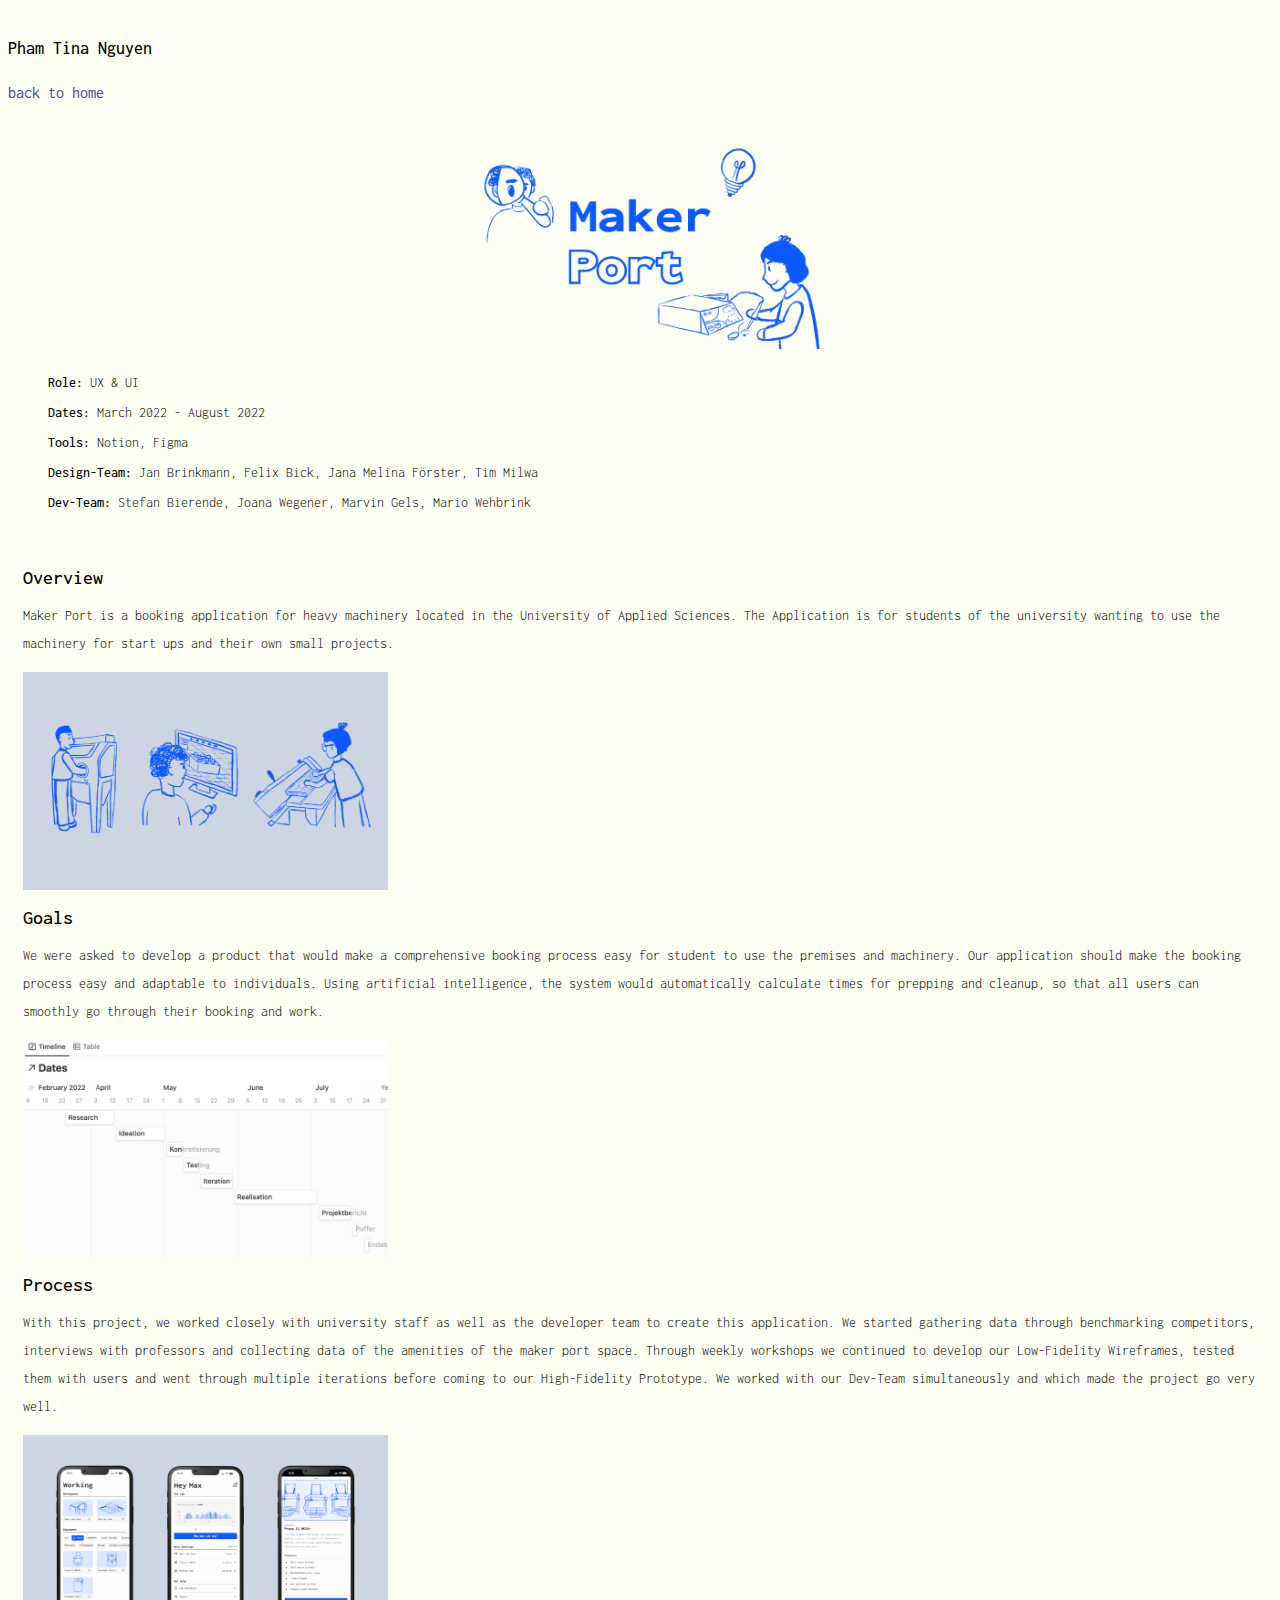
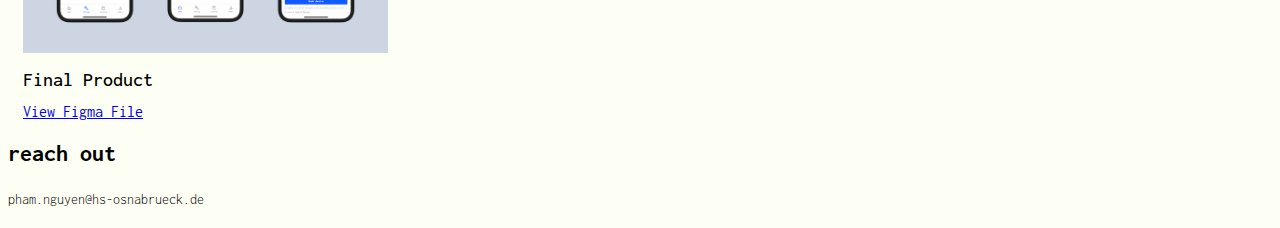
==== makerport.html @ 9c13b08b "Portfolio pages" ====
<!DOCTYPE html>
<html lang="en">
<head>
    <meta charset="UTF-8">
    <meta http-equiv="X-UA-Compatible" content="IE=edge">
    <meta name="viewport" content="width=device-width, initial-scale=1.0">
    <link rel="stylesheet" href="stylework.css">
    <title>Makerport</title>
</head>
<body>
    <div class="topnav">
        <p>Pham Tina Nguyen</p>
    </div>

    <a class="home" href="index.html">back to home</a>

    <div class="topimage">
        <img src="img/makerporthead.png" alt="makerport">

    </div>

    <div class="specs">
        <ul>
            <li><span>Role: </span>UX & UI</li>
            <li><span>Dates: </span>March 2022 - August 2022</li>
            <li><span>Tools: </span>Notion, Figma</li>
            <li><span>Design-Team: </span>Jan Brinkmann, Felix Bick, Jana Melina Förster, Tim Milwa</li>
            <li><span>Dev-Team: </span>Stefan Bierende, Joana Wegener, Marvin Gels, Mario Wehbrink</li>
        </ul>
    </div>

    <div class="description">
        <h1>Overview</h1>
        <p>Maker Port is a booking application for heavy machinery located in the University of Applied Sciences.
            The Application is for students of the university wanting to use the machinery for start ups and their own small projects.</p>

        <img src="img/makerport_illustrations.png" alt="illustrations of people working">

        <h1>Goals</h1>
        <p>We were asked to develop a product that would make a comprehensive booking process easy for student to use the premises and machinery.
            Our application should make the booking process easy and adaptable to individuals. Using artificial intelligence, the system would
            automatically calculate times for prepping and cleanup, so that all users can smoothly go through their booking and work.

        </p>

        <img src="img/makerport_timeline.png" alt="timeline of events">

        <h1>Process</h1>
        <p>With this project, we worked closely with university staff as well as the developer team to create this application. 
            We started gathering data through benchmarking competitors, interviews with professors and collecting data of the amenities of the maker port space. 
            Through weekly workshops we continued to develop our Low-Fidelity Wireframes, tested them with users and went through multiple iterations before coming to our High-Fidelity Prototype. 
            We worked with our Dev-Team simultaneously and which made the project go very well.</p>

        <img src="img/makerportapp.png" alt="screens of final app">

        <h1>Final Product</h1>
        <a href="https://www.figma.com/file/X8usV9qkH4k8uxfzZayl2P/Maker-Port?node-id=882%3A31244">View Figma File</a>

    </div>

    

    <footer>
        <h2>reach out</h2>
        <p>pham.nguyen@hs-osnabrueck.de</p>
    </footer>
</body>
</html>
---- stylework.css ----
@font-face {
    font-family: "inconsolata";
    src: url("fonts/Inconsolata-VariableFont.woff2") format(woff2);
}

:root {
    --color-light: #FDFFF4;
    --color-accents: #3C47A6;
    --color-headfoot: #7C85A4;

    --background: var(--color-light);
    --backgroundhf: var(--color-headfoot);
    --highlights: var(--color-accents);

    --font-monospace:"inconsolata", 
}

body {
    background-color: var(--background);
    font-family:inconsolata;
}


.topnav {
    margin-top: 30px;
}

.topnav p {
    font-size: 18px;
    font-weight: 500;
}

.home{
    text-decoration: none;
    color: var(--highlights);
}
.topimage {
    padding-top: 30px;
    position: relative;
    text-align: center;
    color: white;
}

.topimage img{
    width: 365px;
}

.centeredheadline{
    position: absolute;
    top: 50%;
    left: 50%;
    transform: translate(-50%,-25%);
    font-weight: 700;
    font-size: 30px;
}
.centeredsubheader{
    transform: translateY(-480%);
}

.specs span{
    font-weight: 500;
}

.specs ul li{
    list-style: none;
    font-weight: 300;
    font-size: 14px;
    line-height: 30px;

}

.description{
    margin: 15px;
    padding-top: 20px;
}
.description img {
    width: 365px;
}

h1{
    font-weight: 500;
    font-size: 20px;
}

p{
    font-weight: 300;
    font-size: 14px;
    line-height: 2em;
}

footer{

}
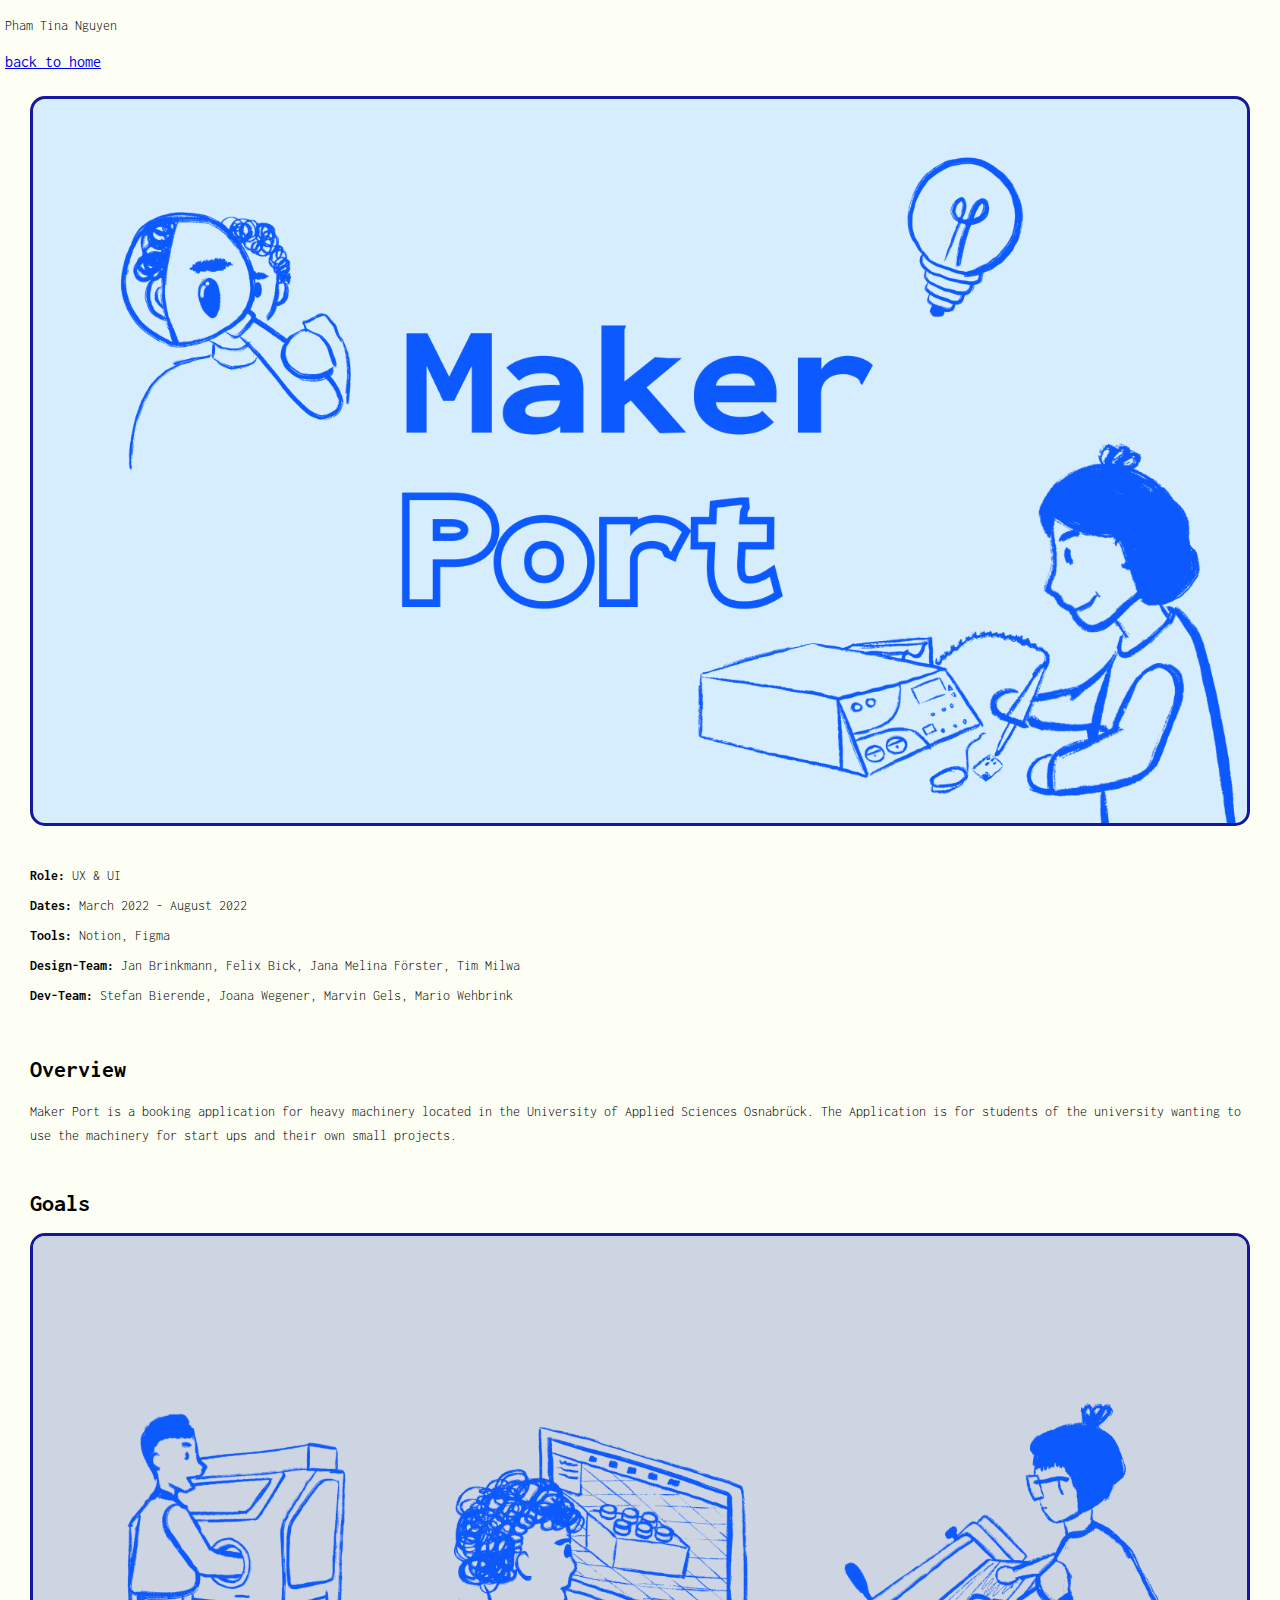
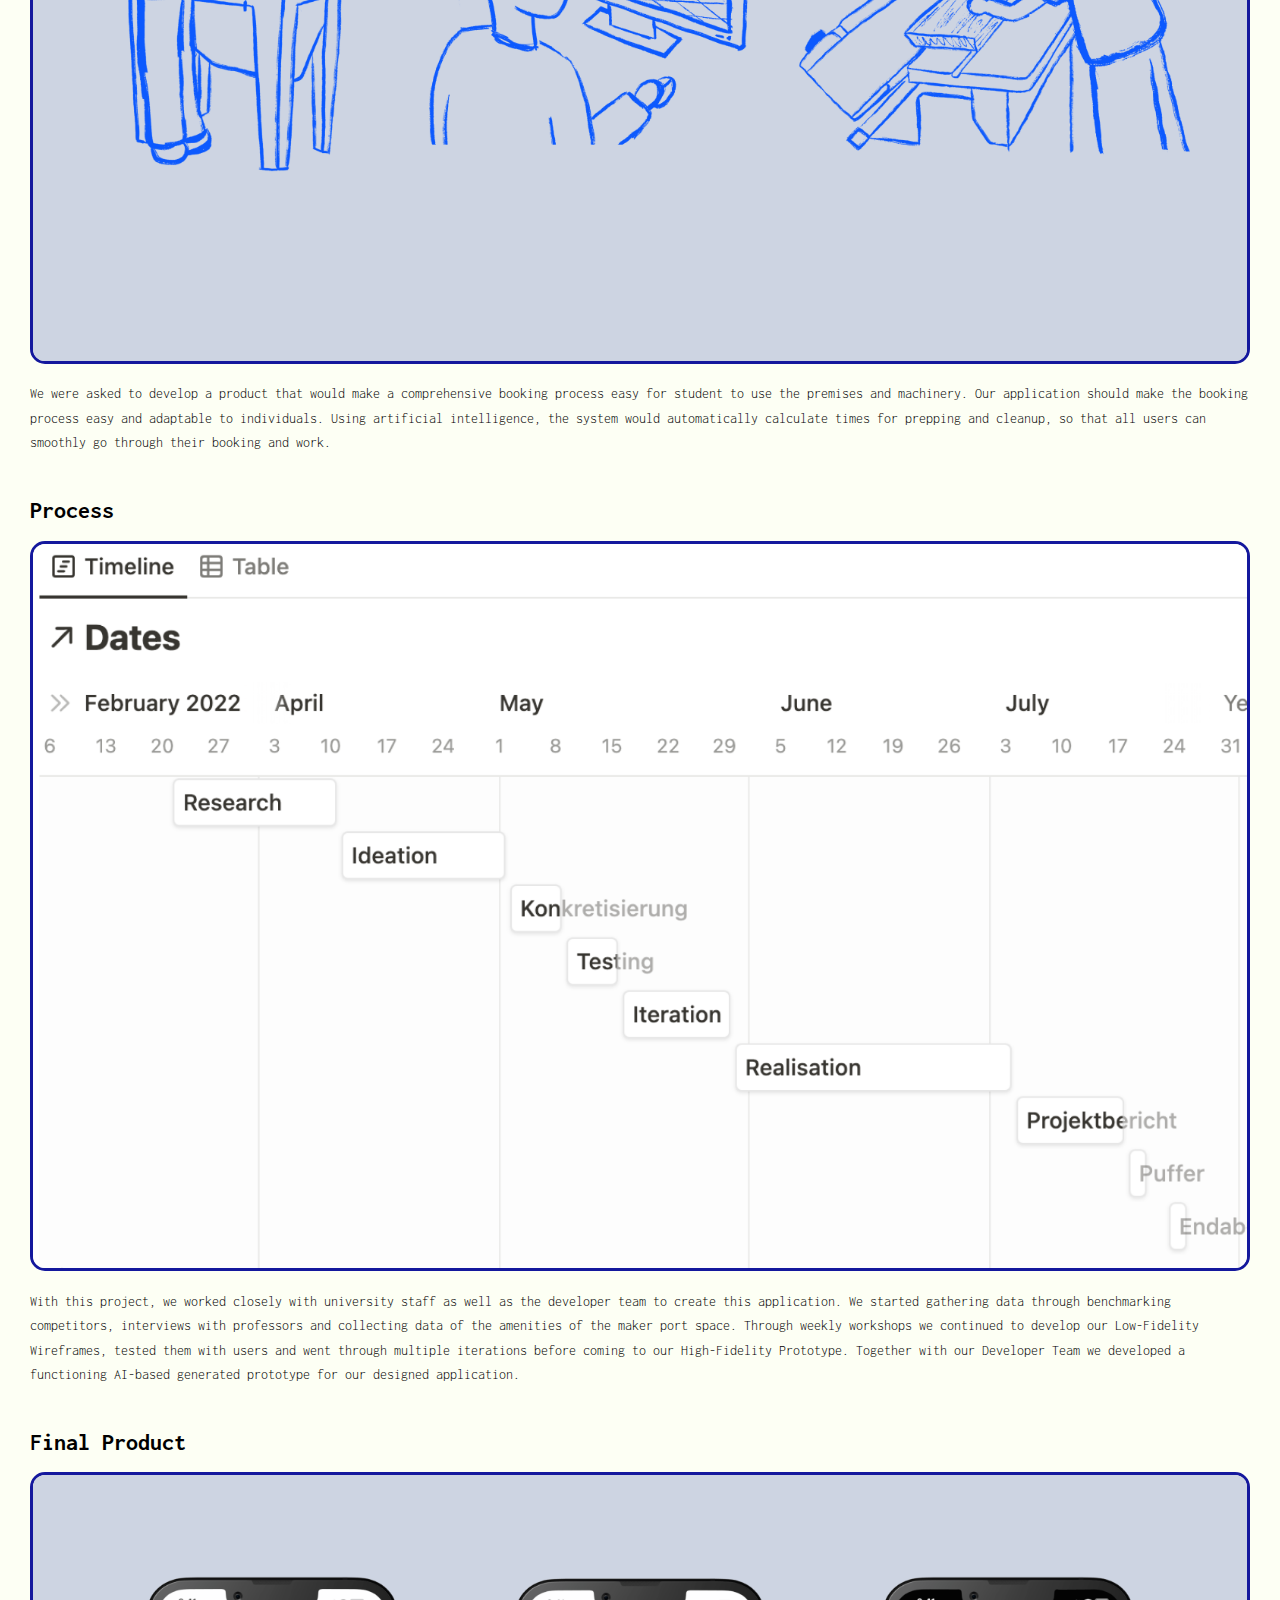
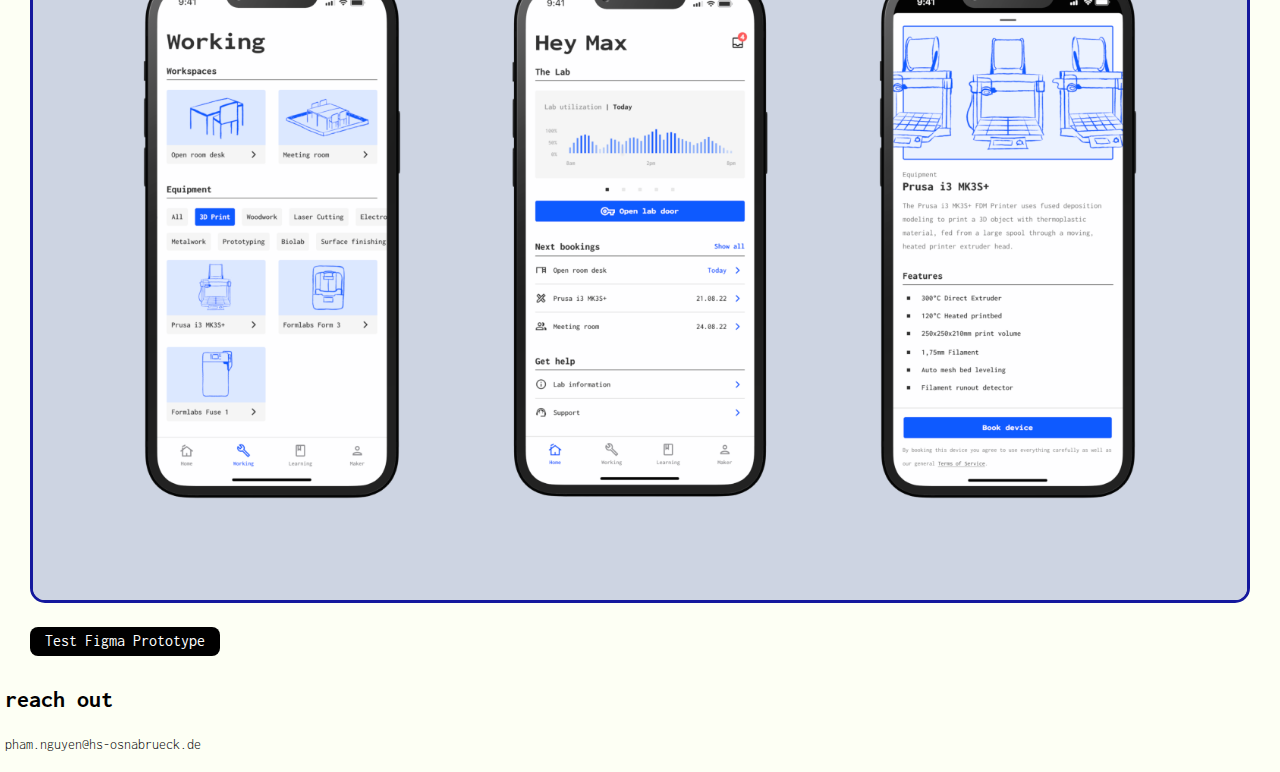
==== commit 37da51fd: "Update Detail" ====
--- a/makerport.html
+++ b/makerport.html
@@ -4,9 +4,12 @@
     <meta charset="UTF-8">
     <meta http-equiv="X-UA-Compatible" content="IE=edge">
     <meta name="viewport" content="width=device-width, initial-scale=1.0">
-    <link rel="stylesheet" href="stylework.css">
+    <link rel="stylesheet" href="normalize.css">
+    <link rel="stylesheet" href="detail.css">
+
     <title>Makerport</title>
 </head>
+
 <body>
     <div class="topnav">
         <p>Pham Tina Nguyen</p>
@@ -14,49 +17,53 @@
 
     <a class="home" href="index.html">back to home</a>
 
-    <div class="topimage">
-        <img src="img/makerporthead.png" alt="makerport">
+    <main>
+        <div class="topimage">
+            <img src="img/makerporthead.png" alt="makerport header">
+        </div>
 
-    </div>
+        <div class="specs">
+            <ul>
+                <li><span>Role: </span>UX & UI</li>
+                <li><span>Dates: </span>March 2022 - August 2022</li>
+                <li><span>Tools: </span>Notion, Figma</li>
+                <li><span>Design-Team: </span>Jan Brinkmann, Felix Bick, Jana Melina Förster, Tim Milwa</li>
+                <li><span>Dev-Team: </span>Stefan Bierende, Joana Wegener, Marvin Gels, Mario Wehbrink</li>
+            </ul>
+        </div>
+    
+        <div class="description">
+            <h1>Overview</h1>
+            <p>Maker Port is a booking application for heavy machinery located in the University of Applied Sciences Osnabrück.
+                The Application is for students of the university wanting to use the machinery for start ups and their own small projects.</p>
+        
+            <h1>Goals</h1>
+            <img src="img/makerport_illustrations.png" alt="illustrations of people working">
+            <p>We were asked to develop a product that would make a comprehensive booking process easy for student to use the premises and machinery.
+                Our application should make the booking process easy and adaptable to individuals. Using artificial intelligence, the system would
+                automatically calculate times for prepping and cleanup, so that all users can smoothly go through their booking and work.
+            </p>
+    
+            <h1>Process</h1>
+            <img src="img/makerport_timeline.png" alt="timeline of events">
+            <p>With this project, we worked closely with university staff as well as the developer team to create this application. 
+                We started gathering data through benchmarking competitors, interviews with professors and collecting data of the 
+                amenities of the maker port space. Through weekly workshops we continued to develop our Low-Fidelity Wireframes, 
+                tested them with users and went through multiple iterations before coming to our High-Fidelity Prototype. 
+                Together with our Developer Team we developed a functioning AI-based generated prototype for our designed application.
+                </p>
+    
+            
+            <h1>Final Product</h1>
+            <img src="img/makerportapp.png" alt="screens of final app">
+    
+            <a href="https://www.figma.com/proto/X8usV9qkH4k8uxfzZayl2P/Maker-Port?page-id=882%3A31244&node-id=882%3A31301&viewport=257%2C310%2C0.03&scaling=scale-down&starting-point-node-id=882%3A31301" class="button">Test Figma Prototype</a>
 
-    <div class="specs">
-        <ul>
-            <li><span>Role: </span>UX & UI</li>
-            <li><span>Dates: </span>March 2022 - August 2022</li>
-            <li><span>Tools: </span>Notion, Figma</li>
-            <li><span>Design-Team: </span>Jan Brinkmann, Felix Bick, Jana Melina Förster, Tim Milwa</li>
-            <li><span>Dev-Team: </span>Stefan Bierende, Joana Wegener, Marvin Gels, Mario Wehbrink</li>
-        </ul>
-    </div>
+        </div>
+    </main>
 
-    <div class="description">
-        <h1>Overview</h1>
-        <p>Maker Port is a booking application for heavy machinery located in the University of Applied Sciences.
-            The Application is for students of the university wanting to use the machinery for start ups and their own small projects.</p>
 
-        <img src="img/makerport_illustrations.png" alt="illustrations of people working">
-
-        <h1>Goals</h1>
-        <p>We were asked to develop a product that would make a comprehensive booking process easy for student to use the premises and machinery.
-            Our application should make the booking process easy and adaptable to individuals. Using artificial intelligence, the system would
-            automatically calculate times for prepping and cleanup, so that all users can smoothly go through their booking and work.
-
-        </p>
-
-        <img src="img/makerport_timeline.png" alt="timeline of events">
-
-        <h1>Process</h1>
-        <p>With this project, we worked closely with university staff as well as the developer team to create this application. 
-            We started gathering data through benchmarking competitors, interviews with professors and collecting data of the amenities of the maker port space. 
-            Through weekly workshops we continued to develop our Low-Fidelity Wireframes, tested them with users and went through multiple iterations before coming to our High-Fidelity Prototype. 
-            We worked with our Dev-Team simultaneously and which made the project go very well.</p>
-
-        <img src="img/makerportapp.png" alt="screens of final app">
-
-        <h1>Final Product</h1>
-        <a href="https://www.figma.com/file/X8usV9qkH4k8uxfzZayl2P/Maker-Port?node-id=882%3A31244">View Figma File</a>
-
-    </div>
+   
 
     
 
--- a/detail.css
+++ b/detail.css
@@ -0,0 +1,107 @@
+@font-face {
+    font-family: "inconsolata";
+    src: url("fonts/Inconsolata-VariableFont.woff2") format(woff2);
+}
+
+:root {
+    --color-light: #FDFFF4;
+    --color-accents: #3C47A6;
+    --color-lightblue: #d5edfd;
+
+    --background: var(--color-light);
+    --highlights: var(--color-accents);
+
+    --font-monospace:"inconsolata", 
+}
+
+*{
+    box-sizing: border-box;
+}
+
+body {
+    background-color: var(--background);
+    font-family:inconsolata;
+    margin: 5px;
+}
+
+.topimage{
+    text-align: center;
+    color: white;
+}
+
+
+
+main{
+    margin: 15px;
+    padding: 10px;
+}
+
+img{
+    width: 100%;
+    border-radius: 15px;
+    border: 3px solid rgb(20, 24, 157);
+    justify-content: center;
+}
+
+.topimage img{
+    background: var(--color-lightblue);
+}
+.specs{
+    margin-top: 30px;
+    margin-bottom: 45px;
+}
+.specs ul li{
+    list-style: none;
+    font-weight: 300;
+    font-size: 14px;
+    line-height: 30px;
+}
+
+ul{
+    padding-left: 0;
+}
+.specs span{
+    font-weight: 700;
+}
+
+
+h1+p {
+    padding-bottom: 25px;
+}
+
+h1+img+p{
+    padding-bottom: 25px;
+}
+
+h1{
+    font-weight: 700;
+    font-size: 24px;
+}
+
+p{
+    font-weight: 300;
+    font-size: 14px;
+    line-height: 1.75em;
+}
+
+a.button{
+    -webkit-appearance: button;
+    -moz-appearance: button;
+    appearance: button;
+    text-decoration: none;
+    color: initial;
+
+    background-color: black;
+    border: none;
+    color: white;
+    border-radius: 8px;
+    padding: 5px 15px;
+    margin-top: 20px;
+}
+
+.video iframe{
+    width: 100%;
+    height: auto;
+    justify-content: center;
+    border-radius: 15px;
+}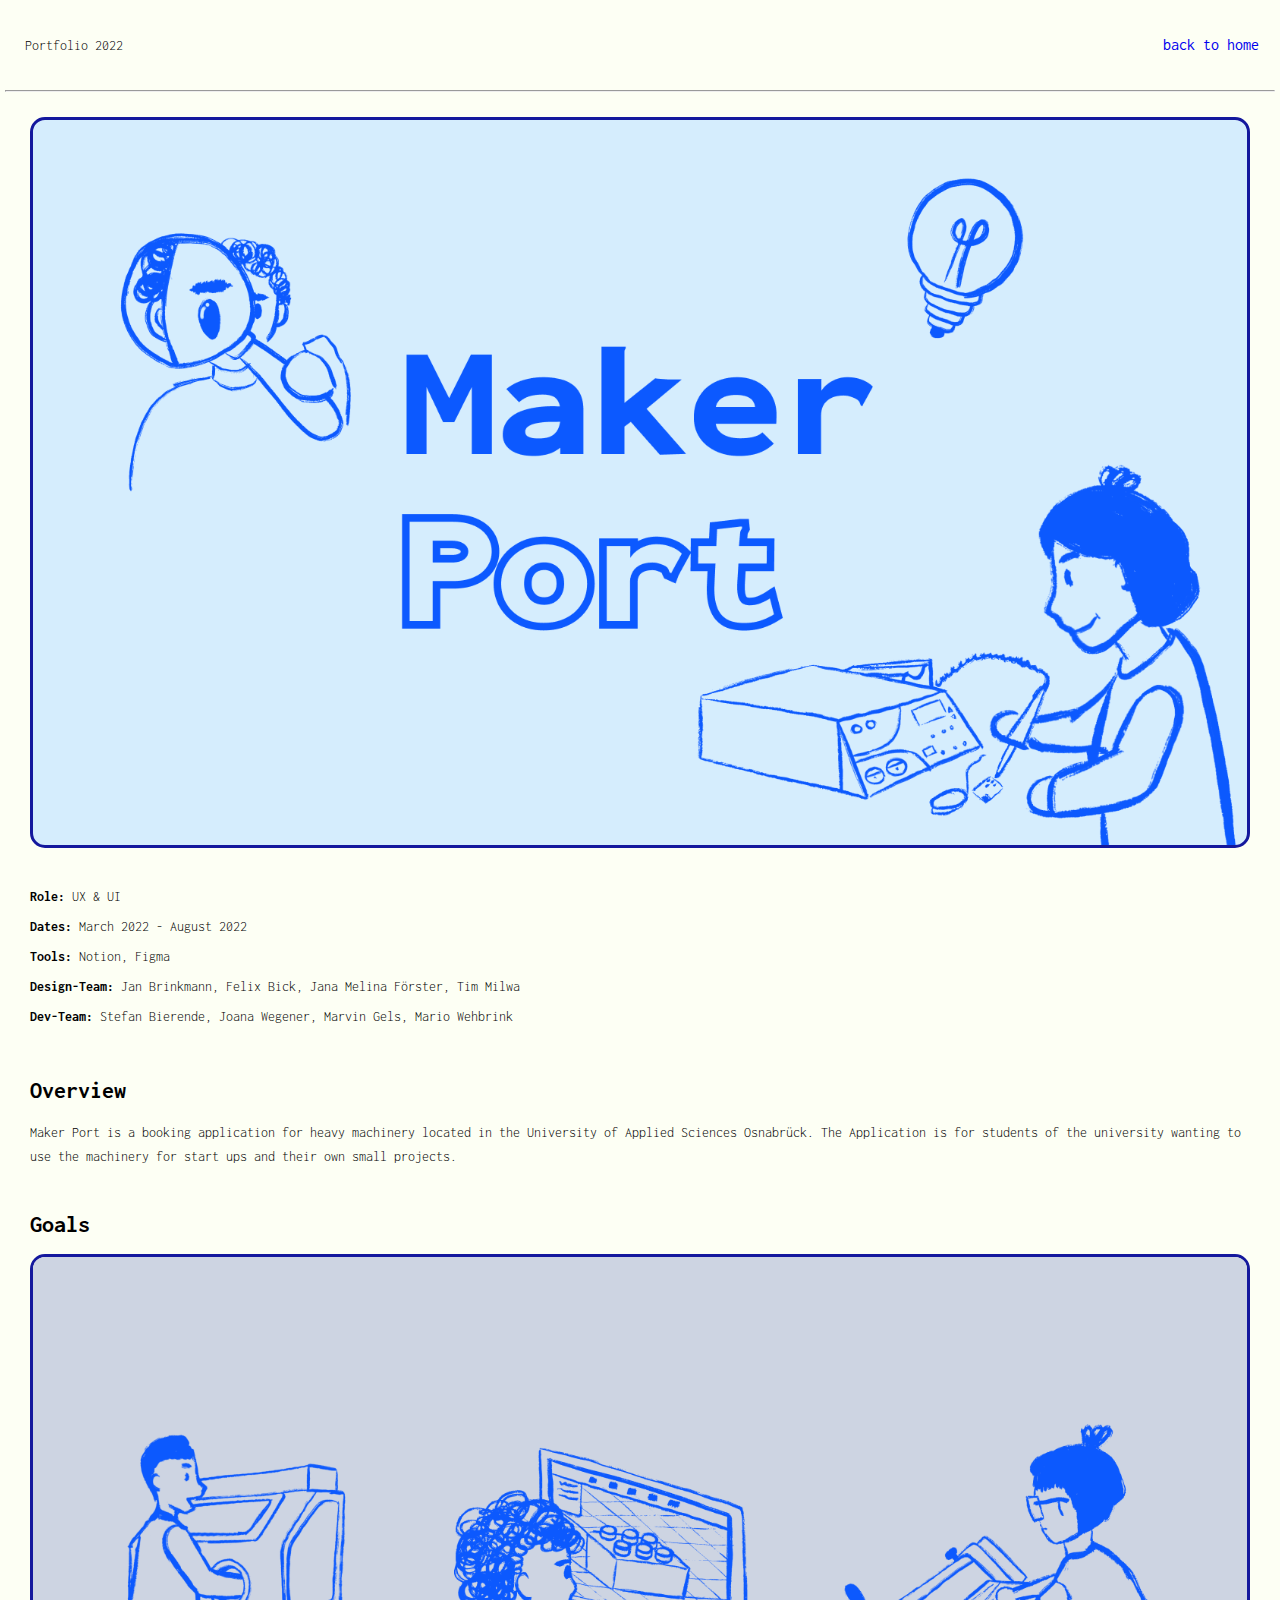
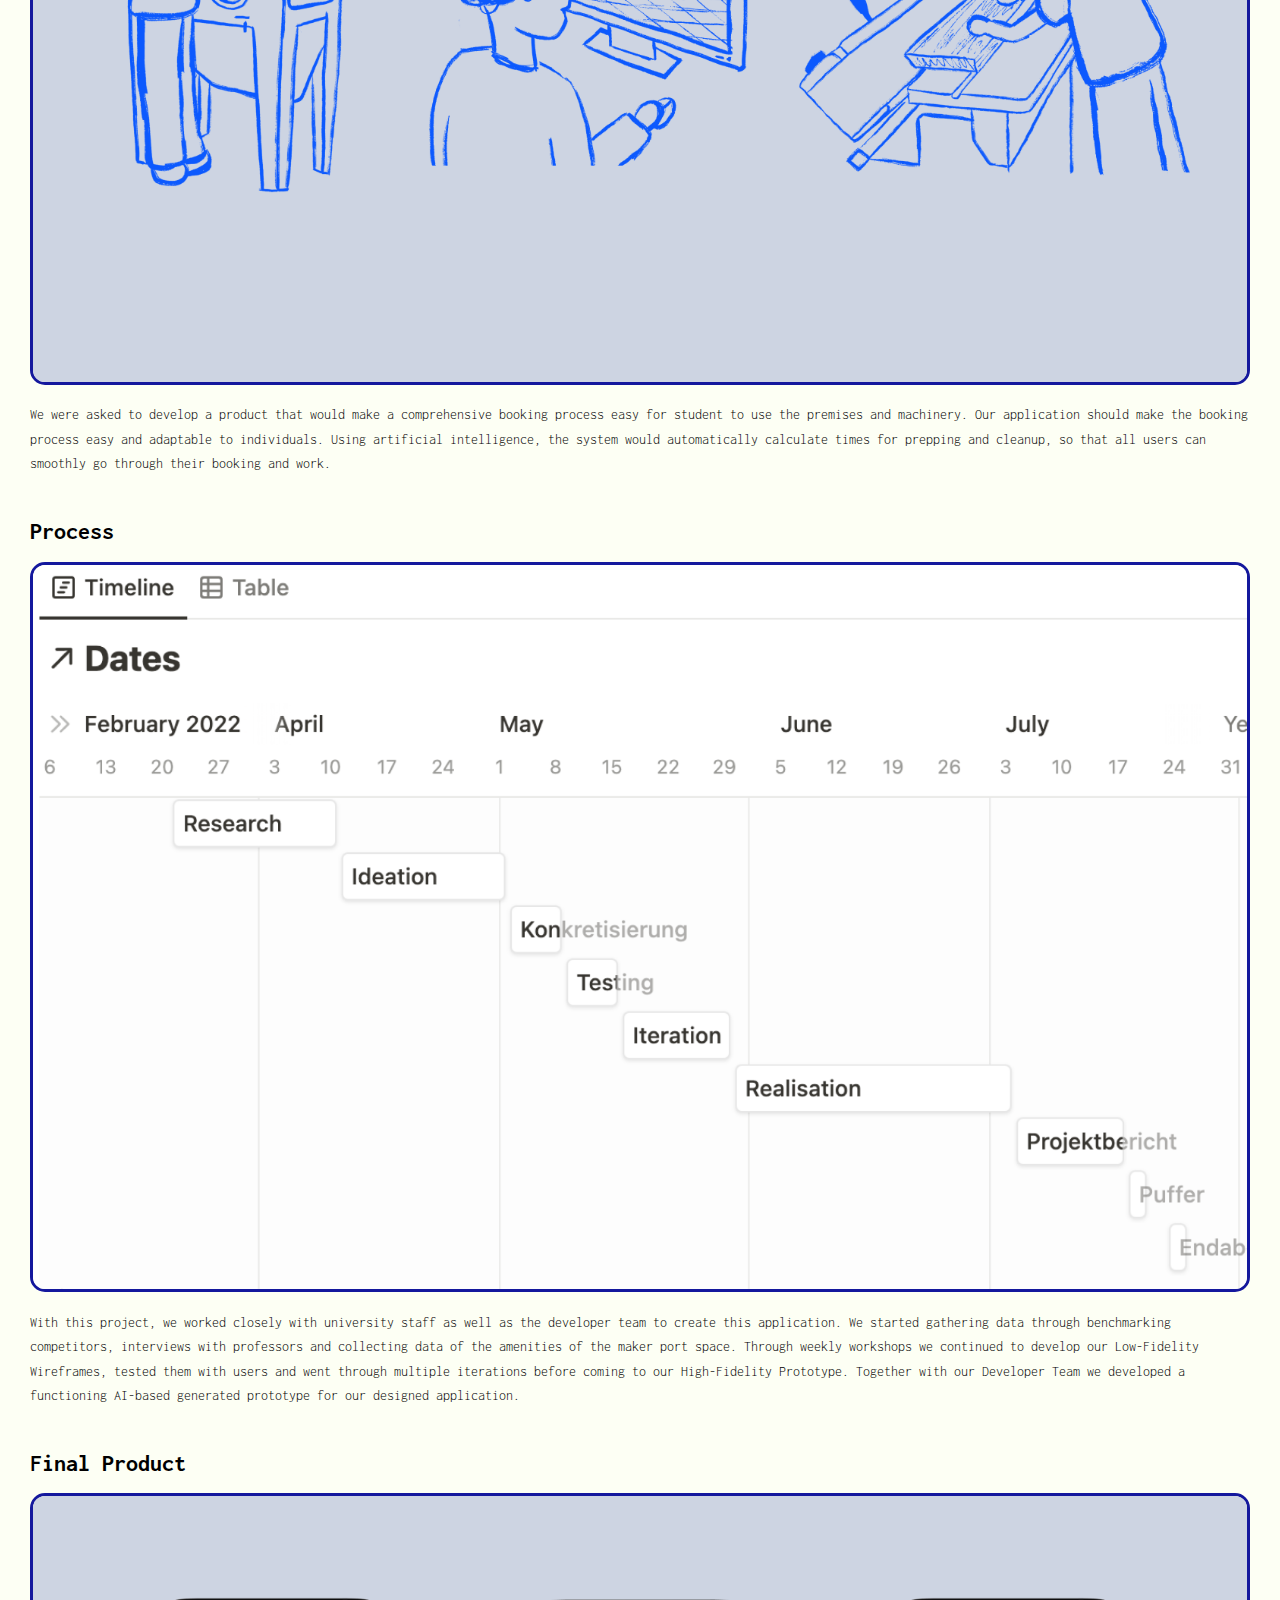
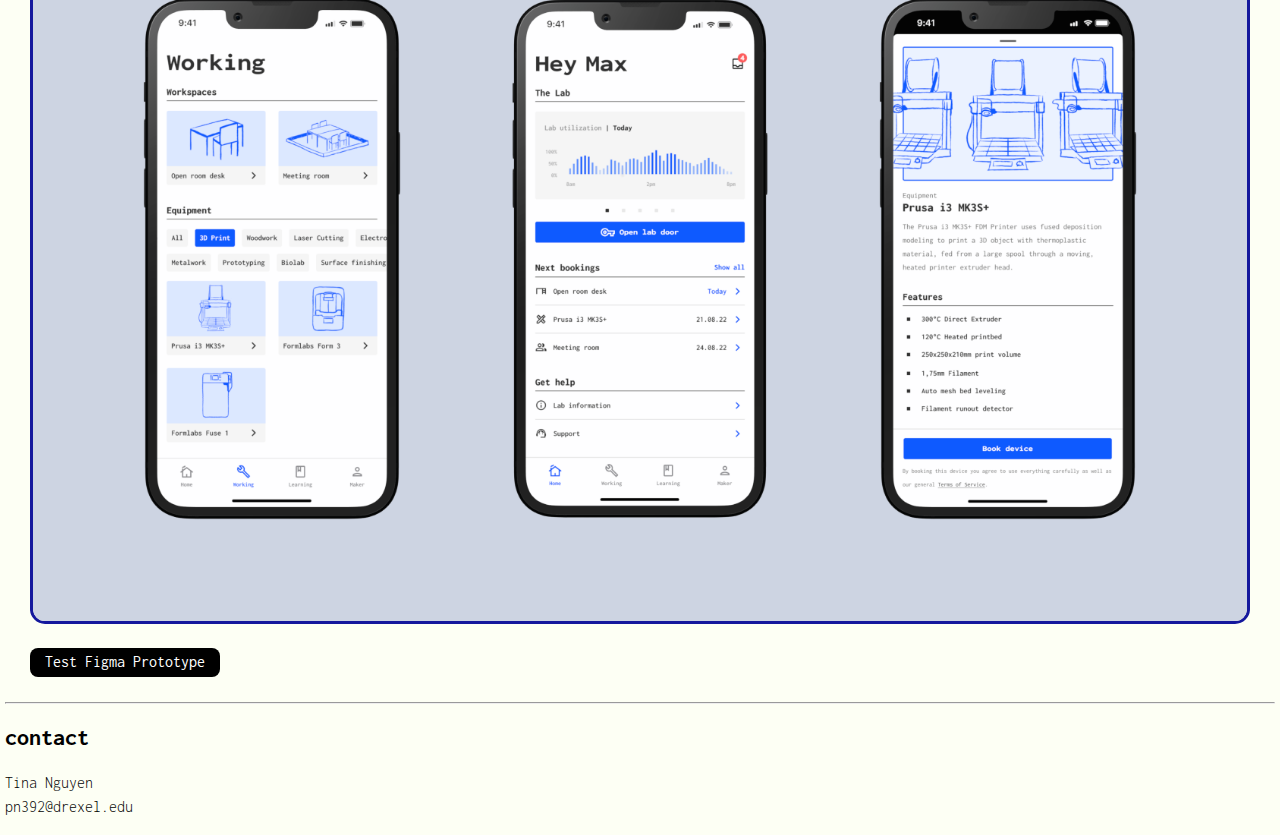
==== commit 107491c0: "Header and Footer" ====
--- a/makerport.html
+++ b/makerport.html
@@ -11,11 +11,13 @@
 </head>
 
 <body>
-    <div class="topnav">
-        <p>Pham Tina Nguyen</p>
+    <div class="nav">
+        <p class="headline">Portfolio 2022</p>
+        <a class="home" href="index.html">back to home</a>
     </div>
 
-    <a class="home" href="index.html">back to home</a>
+    <hr>
+
 
     <main>
         <div class="topimage">
@@ -63,13 +65,16 @@
     </main>
 
 
-   
+    <footer>
+        <hr>
+        <h2>
+            contact
+        </h2>
+        <h3>Tina Nguyen <br>
+            pn392@drexel.edu
+        </h3>
+    
+    </footer>
 
-    
-
-    <footer>
-        <h2>reach out</h2>
-        <p>pham.nguyen@hs-osnabrueck.de</p>
-    </footer>
 </body>
 </html>--- a/detail.css
+++ b/detail.css
@@ -104,4 +104,40 @@
     height: auto;
     justify-content: center;
     border-radius: 15px;
-}+}
+
+.nav{
+    width: 100%;
+    font-weight: 400;
+    font-size: 16px;
+    margin: 10px;
+    padding: 10px;
+    padding-bottom: 60px;
+}
+
+
+.headline{
+    float: left;
+    text-align: center;
+}
+
+.home{
+    float: right;
+    text-align: center;   
+    margin: 1em;
+}
+
+a:link {
+    text-decoration: none;
+  }
+  
+  a:visited {
+    text-decoration: none;
+  }
+
+
+  footer h3{
+    font-size: 16px;
+    font-weight: 300;
+    line-height: 1.5rem;
+ }